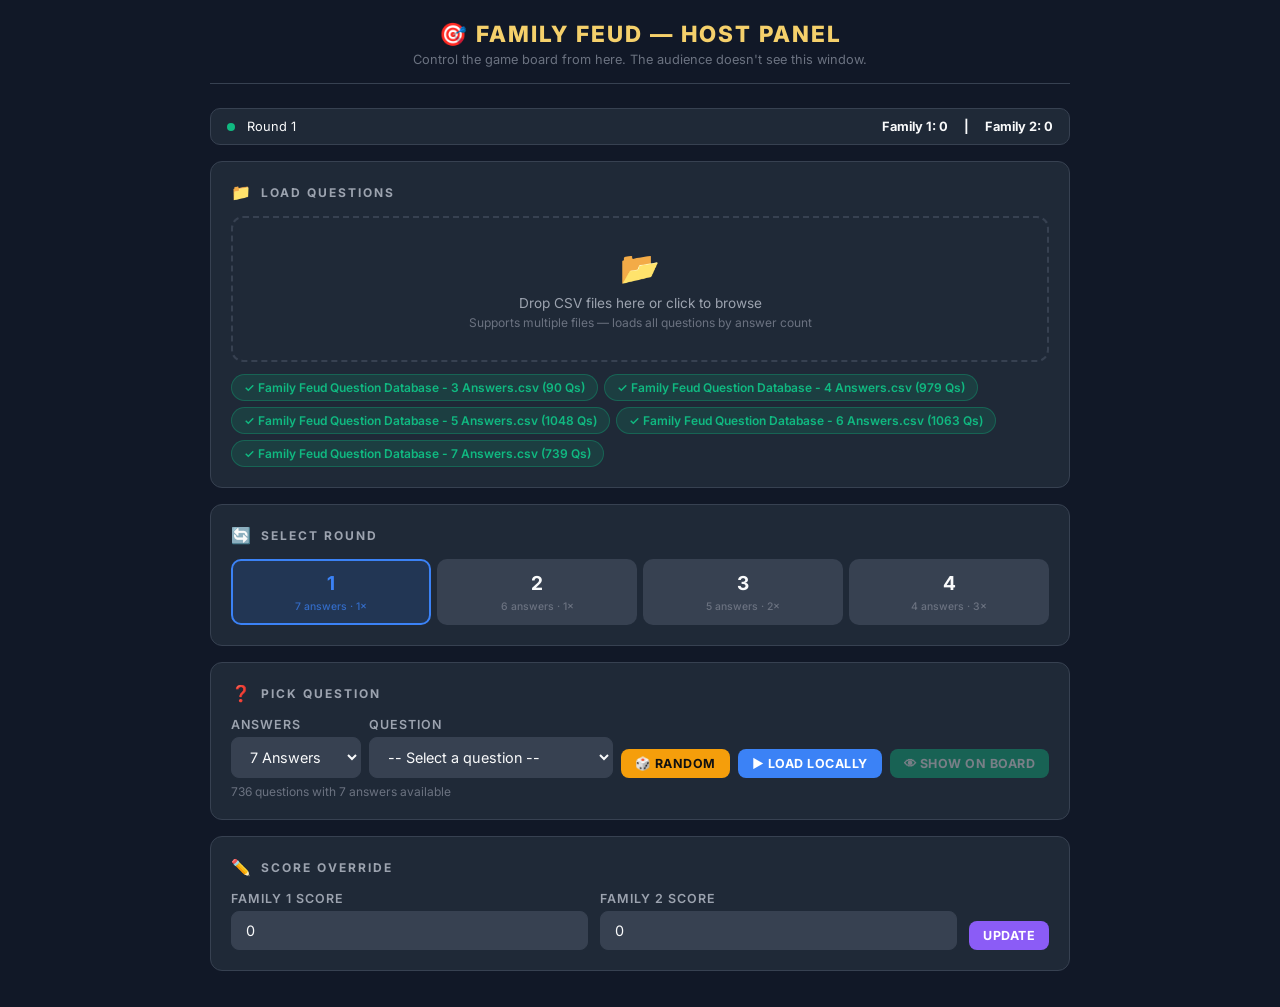
==== admin.html @ adb7e92e "Initial commit" ====
<!DOCTYPE html>
<html lang="en">
<head>
  <meta charset="UTF-8">
  <meta name="viewport" content="width=device-width, initial-scale=1.0">
  <title>Family Feud — Admin Panel</title>
  <meta name="description" content="Family Feud Live Admin Panel — Host controls for managing the game">
  <link rel="stylesheet" href="css/admin.css">
</head>
<body>

  <!-- ===== Header ===== -->
  <header class="admin-header">
    <h1>🎯 Family Feud — Host Panel</h1>
    <p class="subtitle">Control the game board from here. The audience doesn't see this window.</p>
  </header>

  <!-- ===== Status Bar ===== -->
  <div class="status-bar">
    <div>
      <span class="status-dot"></span>
      <span id="status-round">Round 1</span>
    </div>
    <div class="status-scores">
      <span id="status-f1">Family 1: 0</span>
      <span>|</span>
      <span id="status-f2">Family 2: 0</span>
    </div>
  </div>

  <!-- ===== CSV Upload ===== -->
  <div class="section">
    <div class="section-title">
      <span class="icon">📁</span> Load Questions
    </div>
    <div class="file-drop-zone" id="file-drop-zone">
      <input type="file" id="csv-file-input" accept=".csv" multiple>
      <div class="drop-icon">📂</div>
      <div class="drop-text">Drop CSV files here or click to browse</div>
      <div class="drop-hint">Supports multiple files — loads all questions by answer count</div>
    </div>
    <div class="loaded-files" id="loaded-files"></div>
  </div>

  <!-- ===== Round Selector ===== -->
  <div class="section">
    <div class="section-title">
      <span class="icon">🔄</span> Select Round
    </div>
    <div class="round-tabs">
      <div class="round-tab active" data-round="1">
        <span class="round-num">1</span>
        <span class="round-info">7 answers · 1×</span>
      </div>
      <div class="round-tab" data-round="2">
        <span class="round-num">2</span>
        <span class="round-info">6 answers · 1×</span>
      </div>
      <div class="round-tab" data-round="3">
        <span class="round-num">3</span>
        <span class="round-info">5 answers · 2×</span>
      </div>
      <div class="round-tab" data-round="4">
        <span class="round-num">4</span>
        <span class="round-info">4 answers · 3×</span>
      </div>
    </div>
  </div>

  <!-- ===== Question Picker ===== -->
  <div class="section">
    <div class="section-title">
      <span class="icon">❓</span> Pick Question
    </div>
    <div class="question-picker">
      <div class="select-wrap" style="flex: 0 0 130px;">
        <label for="answer-count-select">Answers</label>
        <select id="answer-count-select">
          <option value="7">7 Answers</option>
          <option value="6">6 Answers</option>
          <option value="5">5 Answers</option>
          <option value="4">4 Answers</option>
          <option value="3">3 Answers</option>
        </select>
      </div>
      <div class="select-wrap">
        <label for="question-select">Question</label>
        <select id="question-select">
          <option value="">-- Load a CSV first --</option>
        </select>
      </div>
      <button class="btn btn-orange btn-sm" id="random-question-btn" title="Pick a random question">🎲 Random</button>
      <button class="btn btn-blue btn-sm" id="load-question-btn">▶ Load locally</button>
      <button class="btn btn-green btn-sm" id="show-question-btn" disabled>👁 Show on Board</button>
    </div>
    <div class="question-count" id="question-count">No questions loaded</div>
  </div>

  <!-- ===== Game Controls (hidden until question loaded) ===== -->
  <div id="game-controls" class="hidden">

    <!-- Active Question -->
    <div class="section">
      <div class="section-title">
        <span class="icon">📋</span> Active Question
      </div>
      <div class="active-question" id="active-question">No question loaded</div>

      <!-- Answer Buttons -->
      <div class="admin-answer-grid" id="admin-answer-grid">
        <!-- Populated by JS -->
      </div>

      <div class="controls-row mt-12">
        <button class="btn btn-purple btn-sm" id="reveal-all-btn">👁 Reveal All Remaining</button>
      </div>
    </div>

    <!-- Strikes -->
    <div class="section">
      <div class="section-title">
        <span class="icon">❌</span> Strikes
      </div>
      <div class="controls-row">
        <button class="btn btn-red" id="strike-1-btn">✕ Strike</button>
        <button class="btn btn-red" id="strike-2-btn">✕✕ Double Strike</button>
        <button class="btn btn-red" id="strike-3-btn">✕✕✕ Triple Strike</button>
      </div>
    </div>

    <!-- Bank & Award Points -->
    <div class="section">
      <div class="section-title">
        <span class="icon">🏆</span> Award Points
      </div>
      <div class="bank-info">
        <div class="bank-value" id="admin-bank-value">0</div>
        <div class="bank-meta">
          Points in Bank
          <br>
          <span class="bank-multiplied" id="admin-bank-multiplied" style="display: none;"></span>
        </div>
      </div>
      <div class="award-buttons">
        <button class="btn btn-green btn-lg" id="award-family1-btn">Award to Family 1</button>
        <button class="btn btn-blue btn-lg" id="award-family2-btn">Award to Family 2</button>
      </div>
      <div class="controls-row mt-12">
        <div class="spacer"></div>
        <button class="btn btn-red" id="reset-game-btn">🔄 Reset to Title</button>
        <button class="btn btn-orange" id="next-round-btn">Next Round ▶</button>
      </div>
    </div>

  </div>

  <!-- ===== Score Override ===== -->
  <div class="section">
    <div class="section-title">
      <span class="icon">✏️</span> Score Override
    </div>
    <div class="score-override">
      <div class="score-field">
        <label for="admin-family1-score">Family 1 Score</label>
        <input type="number" id="admin-family1-score" value="0">
      </div>
      <div class="score-field">
        <label for="admin-family2-score">Family 2 Score</label>
        <input type="number" id="admin-family2-score" value="0">
      </div>
      <button class="btn btn-purple btn-sm" id="update-scores-btn">Update</button>
    </div>
  </div>

  <!-- ===== Scripts ===== -->
  <script src="js/csv-parser.js"></script>
  <script src="js/sounds.js"></script>
  <script src="js/game-state.js"></script>
  <script src="js/admin.js"></script>

</body>
</html>
---- css/admin.css ----
/* ======================================================
   FAMILY FEUD - ADMIN PANEL STYLES
   Clean, functional control panel for the host
   ====================================================== */

@import url('https://fonts.googleapis.com/css2?family=Inter:wght@400;500;600;700;800&display=swap');

:root {
  --bg-dark: #111827;
  --bg-card: #1f2937;
  --bg-card-hover: #273548;
  --bg-input: #374151;
  --border: #374151;
  --border-focus: #60a5fa;
  --blue: #3b82f6;
  --blue-hover: #2563eb;
  --green: #10b981;
  --green-hover: #059669;
  --red: #ef4444;
  --red-hover: #dc2626;
  --orange: #f59e0b;
  --orange-hover: #d97706;
  --purple: #8b5cf6;
  --purple-hover: #7c3aed;
  --text-primary: #f9fafb;
  --text-secondary: #9ca3af;
  --text-muted: #6b7280;
  --gold: #f5d06b;
  --font: 'Inter', -apple-system, BlinkMacSystemFont, sans-serif;
}

*, *::before, *::after {
  margin: 0;
  padding: 0;
  box-sizing: border-box;
}

html, body {
  font-family: var(--font);
  background: var(--bg-dark);
  color: var(--text-primary);
  min-height: 100vh;
}

body {
  padding: 20px;
  max-width: 900px;
  margin: 0 auto;
}

/* ---------- Header ---------- */
.admin-header {
  text-align: center;
  margin-bottom: 24px;
  padding-bottom: 16px;
  border-bottom: 1px solid var(--border);
}

.admin-header h1 {
  font-size: 1.4rem;
  font-weight: 800;
  color: var(--gold);
  letter-spacing: 2px;
  text-transform: uppercase;
}

.admin-header .subtitle {
  font-size: 0.8rem;
  color: var(--text-muted);
  margin-top: 4px;
}

/* ---------- Section Cards ---------- */
.section {
  background: var(--bg-card);
  border: 1px solid var(--border);
  border-radius: 12px;
  padding: 20px;
  margin-bottom: 16px;
}

.section-title {
  font-size: 0.75rem;
  font-weight: 700;
  color: var(--text-secondary);
  text-transform: uppercase;
  letter-spacing: 2px;
  margin-bottom: 14px;
  display: flex;
  align-items: center;
  gap: 8px;
}

.section-title .icon {
  font-size: 1rem;
}

/* ---------- Buttons ---------- */
.btn {
  display: inline-flex;
  align-items: center;
  justify-content: center;
  gap: 6px;
  padding: 10px 18px;
  font-family: var(--font);
  font-size: 0.85rem;
  font-weight: 700;
  border: none;
  border-radius: 8px;
  cursor: pointer;
  transition: all 0.15s ease;
  text-transform: uppercase;
  letter-spacing: 0.5px;
}

.btn:active {
  transform: scale(0.96);
}

.btn-blue {
  background: var(--blue);
  color: white;
}
.btn-blue:hover { background: var(--blue-hover); }

.btn-green {
  background: var(--green);
  color: white;
}
.btn-green:hover { background: var(--green-hover); }

.btn-red {
  background: var(--red);
  color: white;
}
.btn-red:hover { background: var(--red-hover); }

.btn-orange {
  background: var(--orange);
  color: #111;
}
.btn-orange:hover { background: var(--orange-hover); }

.btn-purple {
  background: var(--purple);
  color: white;
}
.btn-purple:hover { background: var(--purple-hover); }

.btn-sm {
  padding: 7px 14px;
  font-size: 0.78rem;
}

.btn-lg {
  padding: 14px 28px;
  font-size: 1rem;
}

.btn:disabled {
  opacity: 0.4;
  cursor: not-allowed;
  transform: none;
}

/* ---------- Inputs & Selects ---------- */
input[type="text"],
input[type="number"],
select {
  font-family: var(--font);
  font-size: 0.9rem;
  color: var(--text-primary);
  background: var(--bg-input);
  border: 1px solid var(--border);
  border-radius: 8px;
  padding: 10px 14px;
  outline: none;
  transition: border-color 0.2s;
  width: 100%;
}

input:focus, select:focus {
  border-color: var(--border-focus);
}

select {
  cursor: pointer;
}

label {
  display: block;
  font-size: 0.78rem;
  font-weight: 600;
  color: var(--text-secondary);
  margin-bottom: 5px;
  text-transform: uppercase;
  letter-spacing: 1px;
}

/* ---------- File Upload ---------- */
.file-drop-zone {
  border: 2px dashed var(--border);
  border-radius: 12px;
  padding: 30px;
  text-align: center;
  cursor: pointer;
  transition: all 0.2s;
  position: relative;
}

.file-drop-zone:hover,
.file-drop-zone.drag-over {
  border-color: var(--blue);
  background: rgba(59, 130, 246, 0.05);
}

.file-drop-zone .drop-icon {
  font-size: 2rem;
  margin-bottom: 8px;
}

.file-drop-zone .drop-text {
  font-size: 0.85rem;
  color: var(--text-secondary);
}

.file-drop-zone .drop-hint {
  font-size: 0.75rem;
  color: var(--text-muted);
  margin-top: 4px;
}

.file-drop-zone input[type="file"] {
  position: absolute;
  inset: 0;
  opacity: 0;
  cursor: pointer;
}

.loaded-files {
  margin-top: 12px;
  display: flex;
  flex-wrap: wrap;
  gap: 6px;
}

.loaded-file-chip {
  display: inline-flex;
  align-items: center;
  gap: 6px;
  background: rgba(16, 185, 129, 0.15);
  color: var(--green);
  border: 1px solid rgba(16, 185, 129, 0.3);
  border-radius: 20px;
  padding: 5px 12px;
  font-size: 0.75rem;
  font-weight: 600;
}

/* ---------- Round Selector ---------- */
.round-tabs {
  display: flex;
  gap: 6px;
}

.round-tab {
  flex: 1;
  padding: 10px;
  text-align: center;
  background: var(--bg-input);
  border: 2px solid transparent;
  border-radius: 10px;
  cursor: pointer;
  transition: all 0.15s;
  font-weight: 700;
  font-size: 0.85rem;
}

.round-tab:hover {
  background: var(--bg-card-hover);
}

.round-tab.active {
  border-color: var(--blue);
  background: rgba(59, 130, 246, 0.15);
  color: var(--blue);
}

.round-tab .round-num {
  display: block;
  font-size: 1.2rem;
  margin-bottom: 2px;
}

.round-tab .round-info {
  font-size: 0.65rem;
  color: var(--text-muted);
  font-weight: 500;
}

.round-tab.active .round-info {
  color: rgba(59, 130, 246, 0.7);
}

/* ---------- Question Picker ---------- */
.question-picker {
  display: flex;
  gap: 8px;
  align-items: flex-end;
}

.question-picker .select-wrap {
  flex: 1;
}

.question-count {
  font-size: 0.75rem;
  color: var(--text-muted);
  margin-top: 6px;
}

/* ---------- Active Question ---------- */
.active-question {
  background: rgba(59, 130, 246, 0.1);
  border: 1px solid rgba(59, 130, 246, 0.3);
  border-radius: 10px;
  padding: 14px 18px;
  margin-bottom: 14px;
  font-weight: 700;
  font-size: 0.95rem;
  line-height: 1.5;
  color: var(--text-primary);
}

/* ---------- Answer Grid (Admin) ---------- */
.admin-answer-grid {
  display: grid;
  grid-template-columns: 1fr 1fr;
  gap: 8px;
}

.admin-answer-btn {
  display: flex;
  align-items: center;
  justify-content: space-between;
  padding: 12px 16px;
  background: var(--bg-input);
  border: 2px solid var(--border);
  border-radius: 10px;
  cursor: pointer;
  transition: all 0.15s;
  font-family: var(--font);
  color: var(--text-primary);
}

.admin-answer-btn:hover:not(.revealed) {
  border-color: var(--green);
  background: rgba(16, 185, 129, 0.08);
}

.admin-answer-btn.revealed {
  border-color: rgba(16, 185, 129, 0.4);
  background: rgba(16, 185, 129, 0.12);
  opacity: 0.6;
  cursor: default;
}

.admin-answer-btn .answer-rank {
  font-size: 0.75rem;
  font-weight: 800;
  color: var(--text-muted);
  margin-right: 10px;
  min-width: 20px;
}

.admin-answer-btn .answer-name {
  flex: 1;
  font-weight: 600;
  font-size: 0.85rem;
  text-align: left;
}

.admin-answer-btn .answer-pts {
  font-weight: 800;
  font-size: 0.9rem;
  color: var(--gold);
  min-width: 35px;
  text-align: right;
}

/* ---------- Controls Row ---------- */
.controls-row {
  display: flex;
  gap: 8px;
  flex-wrap: wrap;
  align-items: center;
}

.controls-row .spacer {
  flex: 1;
}

/* ---------- Score Override ---------- */
.score-override {
  display: flex;
  gap: 12px;
  align-items: flex-end;
}

.score-override .score-field {
  flex: 1;
}

/* ---------- Bank Info ---------- */
.bank-info {
  display: flex;
  align-items: center;
  gap: 14px;
  background: rgba(245, 208, 107, 0.08);
  border: 1px solid rgba(245, 208, 107, 0.2);
  border-radius: 10px;
  padding: 14px 18px;
  margin-bottom: 14px;
}

.bank-info .bank-value {
  font-size: 2rem;
  font-weight: 900;
  color: var(--gold);
}

.bank-info .bank-meta {
  font-size: 0.8rem;
  color: var(--text-secondary);
  line-height: 1.5;
}

.bank-info .bank-multiplied {
  font-weight: 800;
  color: var(--orange);
}

/* ---------- Award Buttons ---------- */
.award-buttons {
  display: flex;
  gap: 10px;
}

.award-buttons .btn {
  flex: 1;
  padding: 14px;
  font-size: 0.9rem;
}

/* ---------- Status Bar ---------- */
.status-bar {
  display: flex;
  align-items: center;
  justify-content: space-between;
  background: var(--bg-card);
  border: 1px solid var(--border);
  border-radius: 10px;
  padding: 10px 16px;
  margin-bottom: 16px;
  font-size: 0.8rem;
}

.status-dot {
  width: 8px;
  height: 8px;
  border-radius: 50%;
  background: var(--green);
  display: inline-block;
  margin-right: 8px;
  animation: statusPulse 2s infinite;
}

@keyframes statusPulse {
  0%, 100% { opacity: 1; }
  50% { opacity: 0.4; }
}

.status-scores {
  display: flex;
  gap: 16px;
  font-weight: 700;
}

/* ---------- Utilities ---------- */
.mt-12 { margin-top: 12px; }
.mt-8 { margin-top: 8px; }
.flex-center { display: flex; align-items: center; justify-content: center; }
.hidden { display: none !important; }
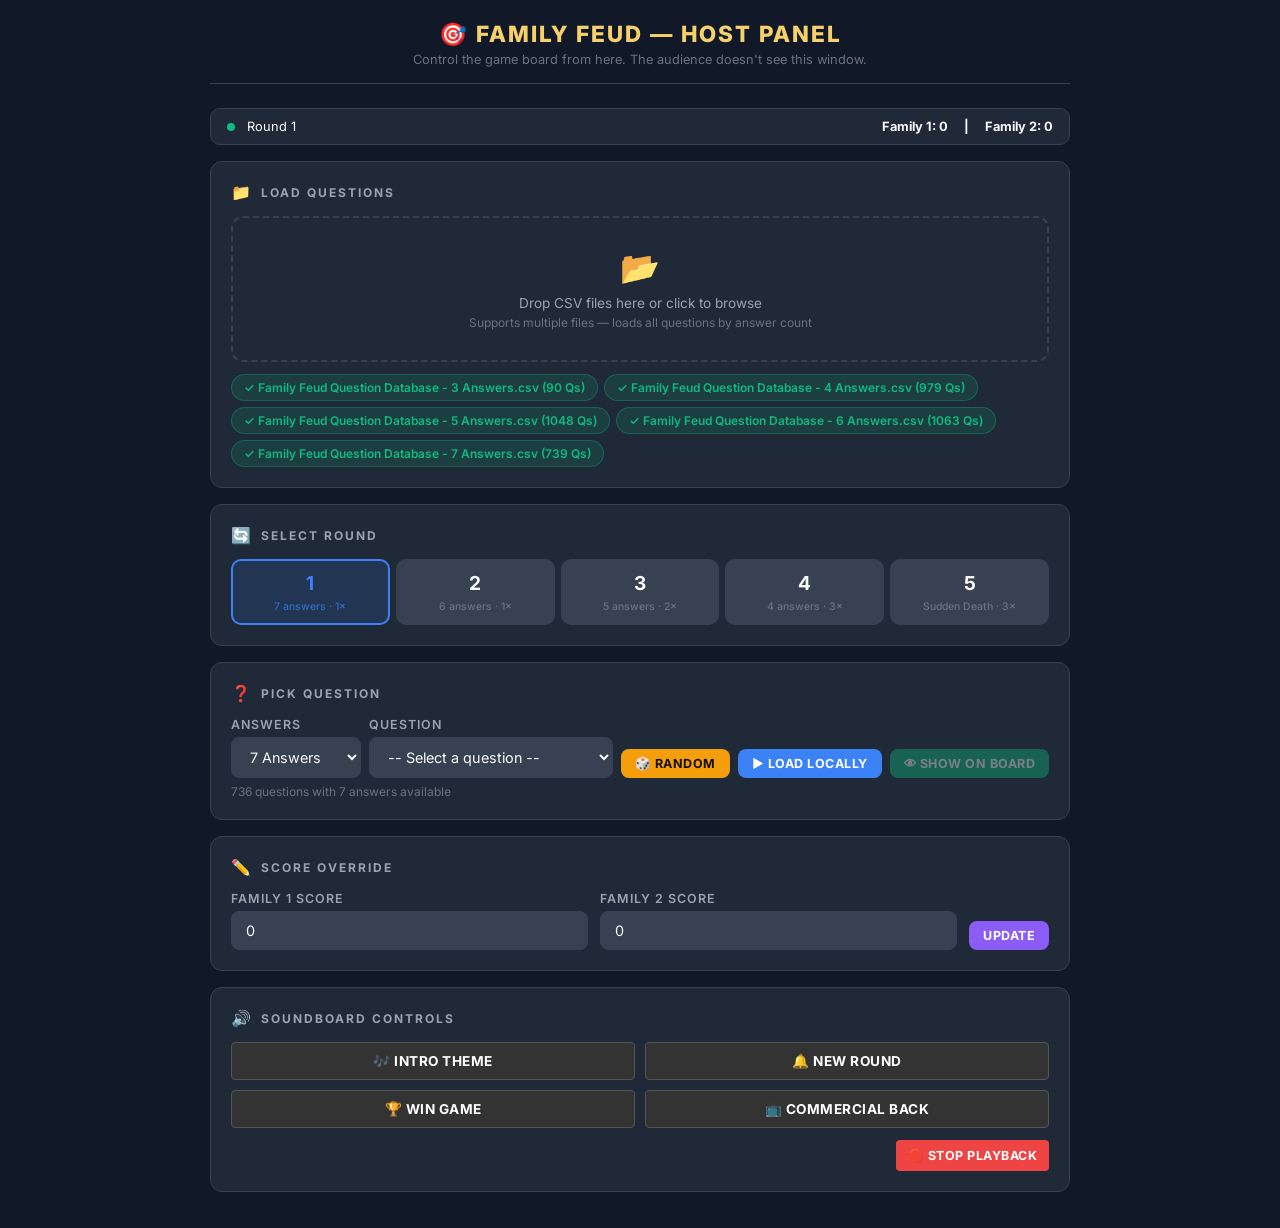
==== commit 9243a8ff: "added sound effects & sudden death mode" ====
--- a/admin.html
+++ b/admin.html
@@ -64,6 +64,20 @@
         <span class="round-num">4</span>
         <span class="round-info">4 answers · 3×</span>
       </div>
+      <div class="round-tab" data-round="5">
+        <span class="round-num">5</span>
+        <span class="round-info">Sudden Death · 3×</span>
+      </div>
+    </div>
+  </div>
+
+  <!-- ===== Sudden Death Rules Display ===== -->
+  <div class="section" id="rules-toggle-section" style="display: none; border-color: #8a2be2;">
+    <div class="section-title">
+      <span class="icon">💀</span> Sudden Death Rules
+    </div>
+    <div style="display: flex; gap: 10px; align-items: center;">
+      <button id="toggle-rules-btn" class="btn btn-purple" style="flex: 1; padding: 12px; font-weight: 800; background: linear-gradient(135deg, #8a2be2, #4b0082); border: 2px solid #9400d3; color: white; cursor: pointer; border-radius: 6px;">📢 SHOW RULES ON MAIN BOARD</button>
     </div>
   </div>
 
@@ -172,6 +186,22 @@
     </div>
   </div>
 
+  <!-- ===== Soundboard Controls ===== -->
+  <div class="section">
+    <div class="section-title">
+      <span class="icon">🔊</span> Soundboard Controls
+    </div>
+    <div class="soundboard-grid" style="display: grid; grid-template-columns: 1fr 1fr; gap: 10px;">
+      <button class="btn sound-btn" data-sound="intro" style="padding: 10px; font-weight: bold; background: #333; color: white; border: 1px solid #555; border-radius: 4px; cursor: pointer;">🎶 Intro Theme</button>
+      <button class="btn sound-btn" data-sound="new-round" style="padding: 10px; font-weight: bold; background: #333; color: white; border: 1px solid #555; border-radius: 4px; cursor: pointer;">🔔 New Round</button>
+      <button class="btn sound-btn" data-sound="game-win" style="padding: 10px; font-weight: bold; background: #333; color: white; border: 1px solid #555; border-radius: 4px; cursor: pointer;">🏆 Win Game</button>
+      <button class="btn sound-btn" data-sound="commercial-back" style="padding: 10px; font-weight: bold; background: #333; color: white; border: 1px solid #555; border-radius: 4px; cursor: pointer;">📺 Commercial Back</button>
+    </div>
+    <div class="controls-row mt-12" style="justify-content: flex-end;">
+      <button class="btn btn-red btn-sm" id="stop-all-sounds-btn" style="padding: 8px 12px; font-weight: bold; border-radius: 4px; cursor: pointer;">🛑 Stop Playback</button>
+    </div>
+  </div>
+
   <!-- ===== Scripts ===== -->
   <script src="js/csv-parser.js"></script>
   <script src="js/sounds.js"></script>
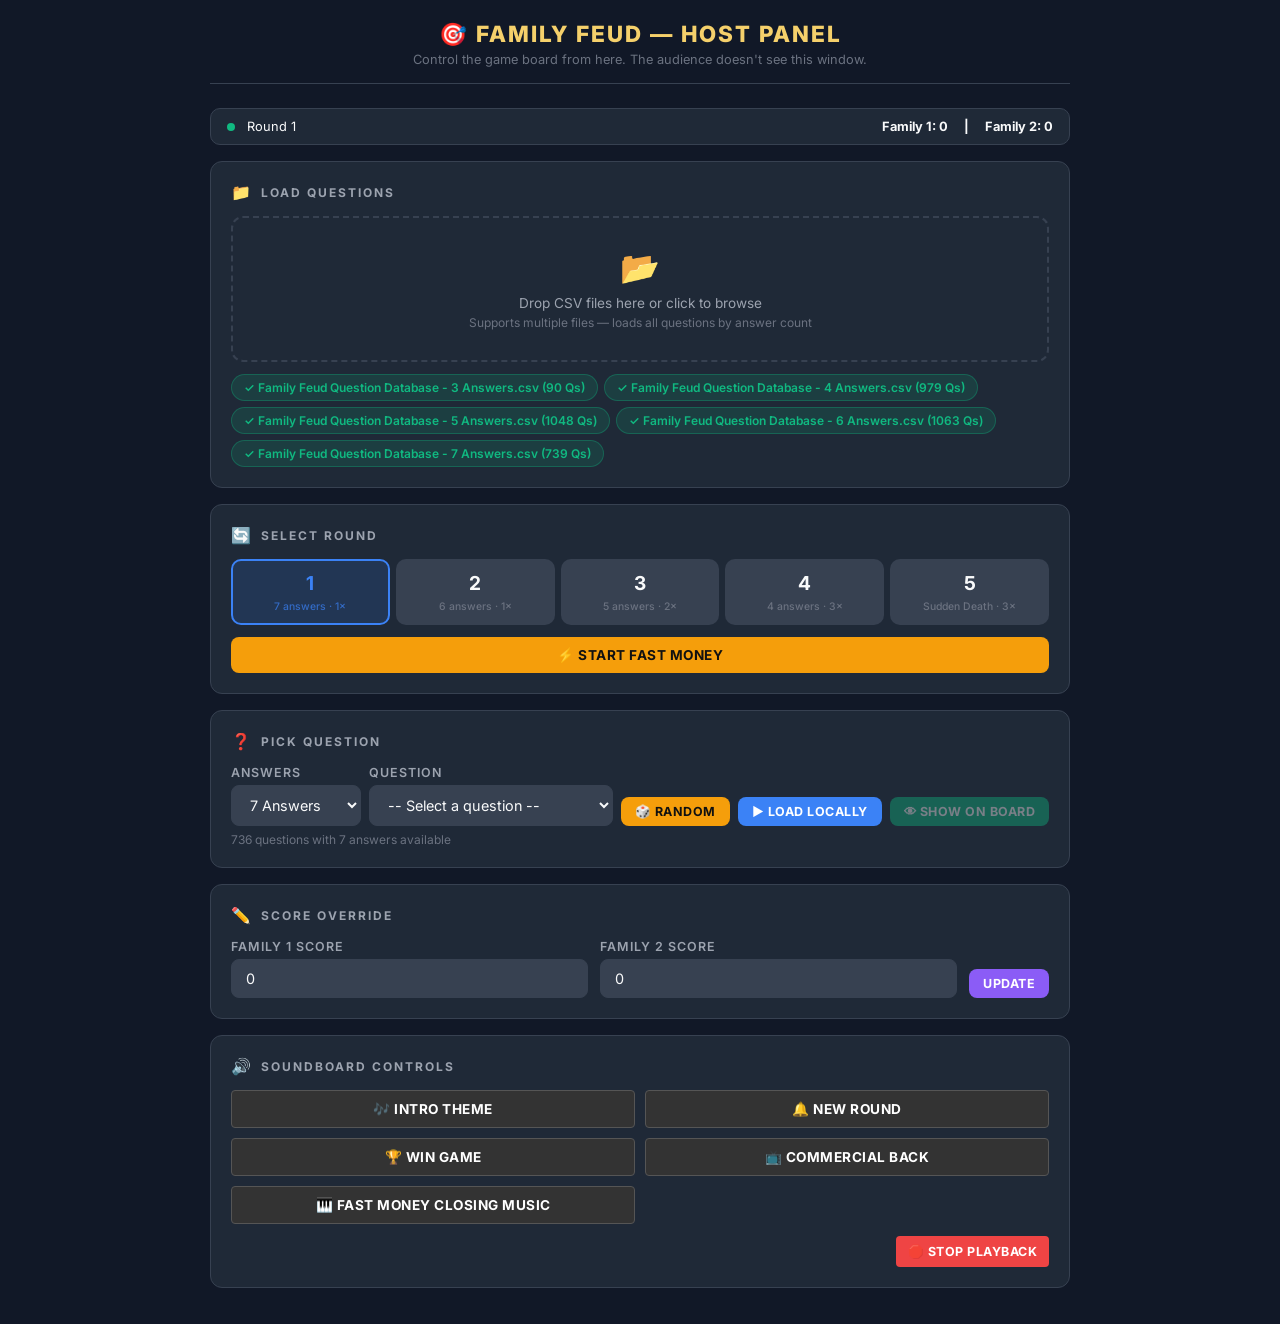
==== commit 8d739586: "Added fast money" ====
--- a/admin.html
+++ b/admin.html
@@ -43,7 +43,7 @@
   </div>
 
   <!-- ===== Round Selector ===== -->
-  <div class="section">
+  <div class="section" id="survey-round-section">
     <div class="section-title">
       <span class="icon">🔄</span> Select Round
     </div>
@@ -69,6 +69,58 @@
         <span class="round-info">Sudden Death · 3×</span>
       </div>
     </div>
+    <div class="controls-row mt-12">
+      <button class="btn btn-orange" id="start-fast-money-btn" style="flex: 1;">⚡ Start Fast Money</button>
+    </div>
+  </div>
+
+  <!-- ===== Fast Money Controls ===== -->
+  <div id="fast-money-controls" class="hidden">
+
+    <div class="section" style="border-color: var(--orange);">
+      <div class="section-title">
+        <span class="icon">⚡</span> Fast Money
+      </div>
+      <div class="controls-row">
+        <button class="btn btn-red" id="fm-exit-btn" style="flex: 1;">← Back to Main Game</button>
+        <button class="btn btn-orange btn-sm" id="fm-rerandomize-btn">🎲 Re-randomize</button>
+      </div>
+      <div class="controls-row mt-12">
+        <button class="btn btn-blue btn-sm" id="fm-player1-btn">Player 1 (20s)</button>
+        <button class="btn btn-sm" id="fm-player2-btn">Player 2 (25s)</button>
+      </div>
+      <div class="fm-timer-panel mt-12">
+        <div class="fm-timer-display" id="fm-timer-display">20.0</div>
+        <div class="fm-timer-controls">
+          <button class="btn btn-sm" id="fm-timer-20-btn">20s</button>
+          <button class="btn btn-sm" id="fm-timer-25-btn">25s</button>
+          <button class="btn btn-green btn-sm" id="fm-timer-play-btn">▶ Play</button>
+          <button class="btn btn-orange btn-sm" id="fm-timer-pause-btn">⏸ Pause</button>
+          <button class="btn btn-red btn-sm" id="fm-timer-reset-btn">↺ Reset</button>
+        </div>
+      </div>
+      <div class="controls-row mt-12">
+        <button class="btn btn-purple btn-sm" id="fm-hide-p1-btn">🙈 Hide Player 1 Board</button>
+        <button class="btn btn-purple btn-sm" id="fm-restore-p1-btn">👁 Restore Player 1 Board</button>
+        <button class="btn btn-red" id="fm-duplicate-btn" title="Keyboard: D">🔔 Duplicate Answer (D)</button>
+      </div>
+      <div class="fm-total-admin mt-12">
+        Running Total: <strong id="fm-admin-total">0</strong> / 200
+        <span id="fm-win-badge" class="hidden"> — WIN!</span>
+      </div>
+    </div>
+
+    <div class="section">
+      <div class="section-title">
+        <span class="icon">📋</span> Questions &amp; Live Answers
+        <span style="font-weight: 500; text-transform: none; letter-spacing: 0; color: var(--text-muted); margin-left: 8px;">(never shown on public board)</span>
+      </div>
+      <div id="fm-question-rows"></div>
+      <div class="controls-row mt-12">
+        <button class="btn btn-red" id="fm-exit-btn-bottom" style="flex: 1;">← Back to Main Game</button>
+      </div>
+    </div>
+
   </div>
 
   <!-- ===== Sudden Death Rules Display ===== -->
@@ -196,6 +248,7 @@
       <button class="btn sound-btn" data-sound="new-round" style="padding: 10px; font-weight: bold; background: #333; color: white; border: 1px solid #555; border-radius: 4px; cursor: pointer;">🔔 New Round</button>
       <button class="btn sound-btn" data-sound="game-win" style="padding: 10px; font-weight: bold; background: #333; color: white; border: 1px solid #555; border-radius: 4px; cursor: pointer;">🏆 Win Game</button>
       <button class="btn sound-btn" data-sound="commercial-back" style="padding: 10px; font-weight: bold; background: #333; color: white; border: 1px solid #555; border-radius: 4px; cursor: pointer;">📺 Commercial Back</button>
+      <button class="btn sound-btn" data-sound="fm-closing-music" style="padding: 10px; font-weight: bold; background: #333; color: white; border: 1px solid #555; border-radius: 4px; cursor: pointer;">🎹 Fast Money Closing Music</button>
     </div>
     <div class="controls-row mt-12" style="justify-content: flex-end;">
       <button class="btn btn-red btn-sm" id="stop-all-sounds-btn" style="padding: 8px 12px; font-weight: bold; border-radius: 4px; cursor: pointer;">🛑 Stop Playback</button>
@@ -207,6 +260,7 @@
   <script src="js/sounds.js"></script>
   <script src="js/game-state.js"></script>
   <script src="js/admin.js"></script>
+  <script src="js/fast-money-admin.js"></script>
 
 </body>
 </html>
--- a/css/admin.css
+++ b/css/admin.css
@@ -491,3 +491,127 @@
 .mt-8 { margin-top: 8px; }
 .flex-center { display: flex; align-items: center; justify-content: center; }
 .hidden { display: none !important; }
+
+/* ---------- Fast Money Admin ---------- */
+.fm-timer-panel {
+  display: flex;
+  align-items: center;
+  gap: 16px;
+  background: rgba(245, 158, 11, 0.08);
+  border: 1px solid rgba(245, 158, 11, 0.25);
+  border-radius: 10px;
+  padding: 12px 16px;
+}
+
+.fm-timer-display {
+  font-size: 2.4rem;
+  font-weight: 900;
+  color: var(--gold);
+  min-width: 110px;
+  font-variant-numeric: tabular-nums;
+}
+
+.fm-timer-display.fm-timer-low {
+  color: var(--orange);
+}
+
+.fm-timer-display.fm-timer-done {
+  color: var(--red);
+}
+
+.fm-timer-controls {
+  display: flex;
+  flex-wrap: wrap;
+  gap: 6px;
+}
+
+.fm-total-admin {
+  font-size: 1rem;
+  font-weight: 700;
+  color: var(--text-secondary);
+}
+
+.fm-total-admin strong {
+  color: var(--gold);
+  font-size: 1.3rem;
+}
+
+#fm-win-badge {
+  color: var(--green);
+  font-weight: 900;
+}
+
+.fm-row {
+  background: var(--bg-input);
+  border: 1px solid var(--border);
+  border-radius: 10px;
+  padding: 12px;
+  margin-bottom: 10px;
+}
+
+.fm-row-header {
+  display: flex;
+  gap: 10px;
+  align-items: flex-start;
+  margin-bottom: 10px;
+}
+
+.fm-q-num {
+  font-weight: 900;
+  color: var(--orange);
+  min-width: 28px;
+}
+
+.fm-q-text {
+  font-weight: 700;
+  font-size: 0.9rem;
+  line-height: 1.4;
+  color: var(--text-primary);
+}
+
+.fm-row-inputs {
+  display: flex;
+  gap: 8px;
+  align-items: center;
+  margin-bottom: 8px;
+}
+
+.fm-answer-input {
+  flex: 1;
+}
+
+.fm-points-input {
+  width: 70px;
+  flex: 0 0 70px;
+  text-align: center;
+  font-weight: 800;
+}
+
+.fm-answer-key {
+  display: flex;
+  flex-wrap: wrap;
+  gap: 5px;
+}
+
+.fm-key-chip {
+  border: 1px solid var(--border);
+  background: rgba(59, 130, 246, 0.12);
+  color: var(--text-primary);
+  border-radius: 16px;
+  padding: 4px 10px;
+  font-size: 0.72rem;
+  font-weight: 600;
+  cursor: pointer;
+  font-family: var(--font);
+}
+
+.fm-key-chip span {
+  color: var(--gold);
+  font-weight: 800;
+  margin-left: 4px;
+}
+
+.fm-key-chip:hover {
+  border-color: var(--blue);
+  background: rgba(59, 130, 246, 0.25);
+}
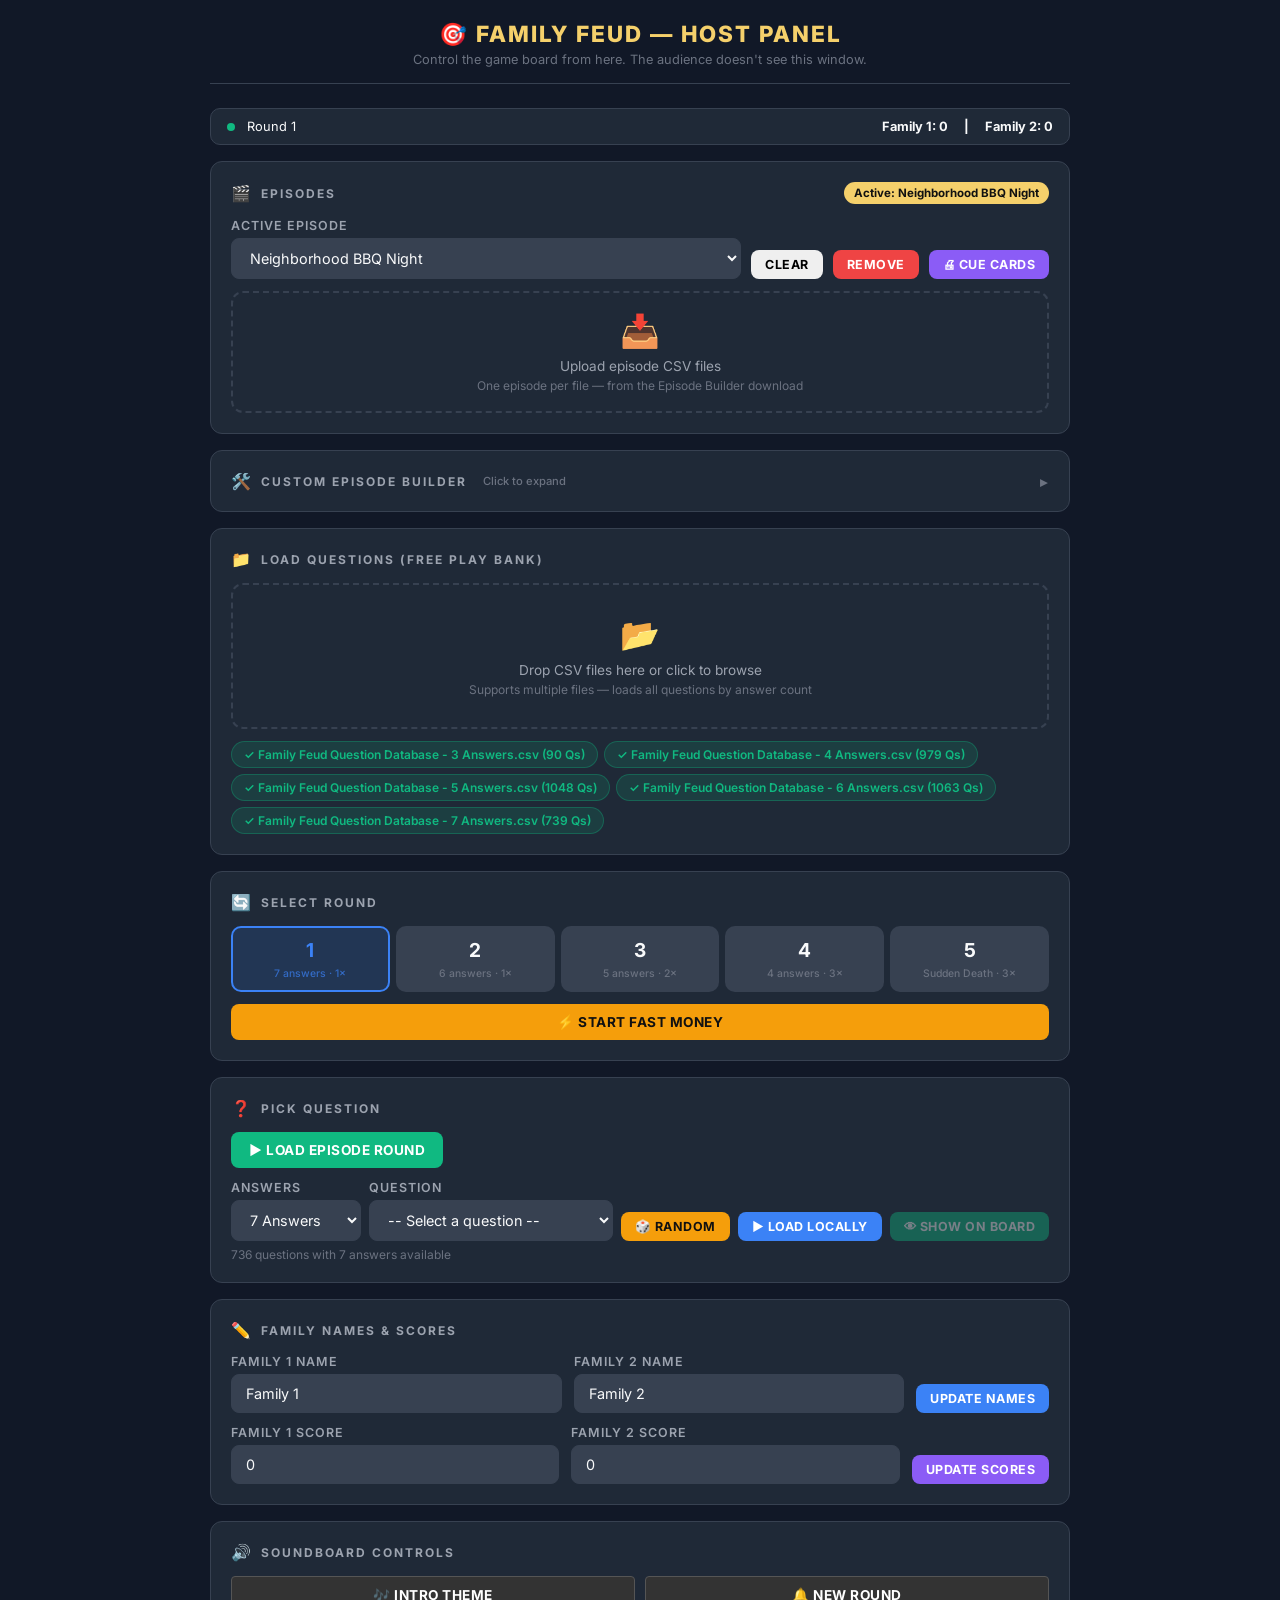
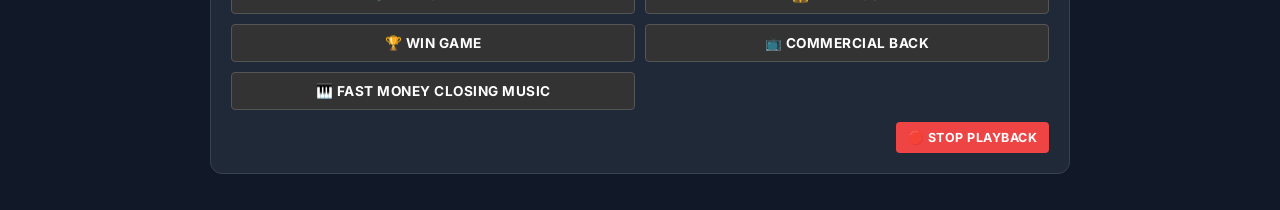
==== commit 6276895e: "Added custom episode & Fixed some small gameplay flow issues" ====
--- a/admin.html
+++ b/admin.html
@@ -28,10 +28,62 @@
     </div>
   </div>
 
-  <!-- ===== CSV Upload ===== -->
-  <div class="section">
-    <div class="section-title">
-      <span class="icon">📁</span> Load Questions
+  <!-- ===== Episode Library (select / upload) ===== -->
+  <div class="section" id="episode-library-section">
+    <div class="section-title">
+      <span class="icon">🎬</span> Episodes
+      <span id="active-episode-badge" class="active-episode-badge hidden"></span>
+    </div>
+    <div class="episode-select-row">
+      <div class="select-wrap" style="flex: 1;">
+        <label for="episode-select">Active Episode</label>
+        <select id="episode-select">
+          <option value="">— Free play (question bank) —</option>
+        </select>
+      </div>
+      <button class="btn btn-sm" id="episode-clear-active-btn" title="Clear active episode">Clear</button>
+      <button class="btn btn-red btn-sm" id="episode-remove-btn" title="Remove from library">Remove</button>
+      <button class="btn btn-purple btn-sm" id="episode-print-cue-btn" title="Print host cue cards">🖨 Cue Cards</button>
+    </div>
+    <div class="file-drop-zone episode-upload-zone mt-12" id="episode-upload-zone">
+      <input type="file" id="episode-upload-input" accept=".csv" multiple>
+      <div class="drop-icon">📥</div>
+      <div class="drop-text">Upload episode CSV files</div>
+      <div class="drop-hint">One episode per file — from the Episode Builder download</div>
+    </div>
+  </div>
+
+  <!-- ===== Custom Episode Builder (collapsed by default) ===== -->
+  <details class="section collapsible-section" id="episode-builder-section">
+    <summary class="section-title collapsible-summary">
+      <span class="icon">🛠️</span> Custom Episode Builder
+      <span class="collapse-hint">Click to expand</span>
+    </summary>
+    <div class="collapsible-body">
+      <div class="episode-name-row">
+        <div class="select-wrap" style="flex: 1;">
+          <label for="episode-name-input">Episode Name</label>
+          <input type="text" id="episode-name-input" placeholder="e.g. Neighborhood BBQ Night">
+        </div>
+      </div>
+      <div id="episode-rounds-mount" class="episode-rounds-mount"></div>
+      <div class="section-title mt-12" style="margin-bottom: 10px;">
+        <span class="icon">⚡</span> Fast Money (5 questions)
+      </div>
+      <div id="episode-fm-mount" class="episode-rounds-mount"></div>
+      <div class="controls-row mt-12">
+        <button class="btn btn-green" id="episode-download-btn">⬇ Download CSV</button>
+        <button class="btn btn-blue" id="episode-save-library-btn">💾 Save to Library</button>
+        <button class="btn btn-orange btn-sm" id="episode-clear-btn">Clear Form</button>
+      </div>
+      <div id="episode-builder-status" class="episode-builder-status" aria-live="polite"></div>
+    </div>
+  </details>
+
+  <!-- ===== CSV Upload (question bank) ===== -->
+  <div class="section" id="question-bank-section">
+    <div class="section-title">
+      <span class="icon">📁</span> Load Questions (Free Play Bank)
     </div>
     <div class="file-drop-zone" id="file-drop-zone">
       <input type="file" id="csv-file-input" accept=".csv" multiple>
@@ -85,29 +137,53 @@
         <button class="btn btn-red" id="fm-exit-btn" style="flex: 1;">← Back to Main Game</button>
         <button class="btn btn-orange btn-sm" id="fm-rerandomize-btn">🎲 Re-randomize</button>
       </div>
-      <div class="controls-row mt-12">
-        <button class="btn btn-blue btn-sm" id="fm-player1-btn">Player 1 (20s)</button>
-        <button class="btn btn-sm" id="fm-player2-btn">Player 2 (25s)</button>
-      </div>
-      <div class="fm-timer-panel mt-12">
-        <div class="fm-timer-display" id="fm-timer-display">20.0</div>
-        <div class="fm-timer-controls">
-          <button class="btn btn-sm" id="fm-timer-20-btn">20s</button>
-          <button class="btn btn-sm" id="fm-timer-25-btn">25s</button>
-          <button class="btn btn-green btn-sm" id="fm-timer-play-btn">▶ Play</button>
-          <button class="btn btn-orange btn-sm" id="fm-timer-pause-btn">⏸ Pause</button>
-          <button class="btn btn-red btn-sm" id="fm-timer-reset-btn">↺ Reset</button>
-        </div>
-      </div>
-      <div class="controls-row mt-12">
-        <button class="btn btn-purple btn-sm" id="fm-hide-p1-btn">🙈 Hide Player 1 Board</button>
-        <button class="btn btn-purple btn-sm" id="fm-restore-p1-btn">👁 Restore Player 1 Board</button>
-        <button class="btn btn-red" id="fm-duplicate-btn" title="Keyboard: D">🔔 Duplicate Answer (D)</button>
-      </div>
-      <div class="fm-total-admin mt-12">
-        Running Total: <strong id="fm-admin-total">0</strong> / 200
-        <span id="fm-win-badge" class="hidden"> — WIN!</span>
-      </div>
+
+      <ol class="fm-steps mt-12">
+        <li class="fm-step" data-fm-step="1">
+          <div class="fm-step-label"><span class="fm-step-num">1</span> Player 1</div>
+          <div class="fm-step-hint">Select Player 1, start the 20s timer, and type their answers below.</div>
+          <div class="controls-row">
+            <button class="btn btn-blue btn-sm" id="fm-player1-btn">Player 1 (20s)</button>
+          </div>
+          <div class="fm-timer-panel mt-12">
+            <div class="fm-timer-display" id="fm-timer-display">20.0</div>
+            <div class="fm-timer-controls">
+              <button class="btn btn-sm" id="fm-timer-20-btn">20s</button>
+              <button class="btn btn-sm" id="fm-timer-25-btn">25s</button>
+              <button class="btn btn-green btn-sm" id="fm-timer-play-btn">▶ Play</button>
+              <button class="btn btn-orange btn-sm" id="fm-timer-pause-btn">⏸ Pause</button>
+              <button class="btn btn-red btn-sm" id="fm-timer-reset-btn">↺ Reset</button>
+            </div>
+          </div>
+        </li>
+
+        <li class="fm-step" data-fm-step="2">
+          <div class="fm-step-label"><span class="fm-step-num">2</span> Hide Player 1</div>
+          <div class="fm-step-hint">After Player 1 finishes, hide their board so Player 2 can’t see the answers.</div>
+          <div class="controls-row">
+            <button class="btn btn-purple btn-sm" id="fm-hide-p1-btn">🙈 Hide Player 1 Board</button>
+            <button class="btn btn-purple btn-sm" id="fm-restore-p1-btn">👁 Restore Player 1 Board</button>
+          </div>
+        </li>
+
+        <li class="fm-step" data-fm-step="3">
+          <div class="fm-step-label"><span class="fm-step-num">3</span> Player 2</div>
+          <div class="fm-step-hint">Switch to Player 2 (25s). Press <kbd>D</kbd> or Duplicate if they match Player 1.</div>
+          <div class="controls-row">
+            <button class="btn btn-sm" id="fm-player2-btn">Player 2 (25s)</button>
+            <button class="btn btn-red" id="fm-duplicate-btn" title="Keyboard: D">🔔 Duplicate Answer (D)</button>
+          </div>
+        </li>
+
+        <li class="fm-step" data-fm-step="4">
+          <div class="fm-step-label"><span class="fm-step-num">4</span> Reveal &amp; Score</div>
+          <div class="fm-step-hint">Reveal answers and points on the board using the rows below. Goal: 200 points.</div>
+          <div class="fm-total-admin">
+            Running Total: <strong id="fm-admin-total">0</strong> / 200
+            <span id="fm-win-badge" class="hidden"> — WIN!</span>
+          </div>
+        </li>
+      </ol>
     </div>
 
     <div class="section">
@@ -134,9 +210,14 @@
   </div>
 
   <!-- ===== Question Picker ===== -->
-  <div class="section">
+  <div class="section" id="question-picker-section">
     <div class="section-title">
       <span class="icon">❓</span> Pick Question
+    </div>
+    <div class="controls-row" style="margin-bottom: 12px;">
+      <button class="btn btn-green" id="load-episode-round-btn" disabled title="Select an episode first">
+        ▶ Load Episode Round
+      </button>
     </div>
     <div class="question-picker">
       <div class="select-wrap" style="flex: 0 0 130px;">
@@ -186,11 +267,16 @@
     <div class="section">
       <div class="section-title">
         <span class="icon">❌</span> Strikes
+        <span class="strike-tally" id="admin-strike-tally">0 / 3</span>
+      </div>
+      <div class="strike-tally-marks" id="admin-strike-marks" aria-hidden="true">
+        <span class="strike-mark"></span>
+        <span class="strike-mark"></span>
+        <span class="strike-mark"></span>
       </div>
       <div class="controls-row">
-        <button class="btn btn-red" id="strike-1-btn">✕ Strike</button>
-        <button class="btn btn-red" id="strike-2-btn">✕✕ Double Strike</button>
-        <button class="btn btn-red" id="strike-3-btn">✕✕✕ Triple Strike</button>
+        <button class="btn btn-red" id="strike-btn">✕ Strike</button>
+        <button class="btn btn-orange" id="remove-strike-btn">↶ Remove Strike</button>
       </div>
     </div>
 
@@ -220,12 +306,23 @@
 
   </div>
 
-  <!-- ===== Score Override ===== -->
+  <!-- ===== Family Names & Score Override ===== -->
   <div class="section">
     <div class="section-title">
-      <span class="icon">✏️</span> Score Override
+      <span class="icon">✏️</span> Family Names &amp; Scores
     </div>
     <div class="score-override">
+      <div class="score-field">
+        <label for="admin-family1-name">Family 1 Name</label>
+        <input type="text" id="admin-family1-name" value="Family 1" maxlength="16">
+      </div>
+      <div class="score-field">
+        <label for="admin-family2-name">Family 2 Name</label>
+        <input type="text" id="admin-family2-name" value="Family 2" maxlength="16">
+      </div>
+      <button class="btn btn-blue btn-sm" id="update-names-btn">Update Names</button>
+    </div>
+    <div class="score-override mt-12">
       <div class="score-field">
         <label for="admin-family1-score">Family 1 Score</label>
         <input type="number" id="admin-family1-score" value="0">
@@ -234,7 +331,7 @@
         <label for="admin-family2-score">Family 2 Score</label>
         <input type="number" id="admin-family2-score" value="0">
       </div>
-      <button class="btn btn-purple btn-sm" id="update-scores-btn">Update</button>
+      <button class="btn btn-purple btn-sm" id="update-scores-btn">Update Scores</button>
     </div>
   </div>
 
@@ -255,12 +352,17 @@
     </div>
   </div>
 
+  <!-- ===== Host Cue Cards (print only) ===== -->
+  <div id="cue-cards-root" class="cue-cards-root" aria-hidden="true"></div>
+
   <!-- ===== Scripts ===== -->
   <script src="js/csv-parser.js"></script>
+  <script src="js/episode-format.js"></script>
   <script src="js/sounds.js"></script>
   <script src="js/game-state.js"></script>
   <script src="js/admin.js"></script>
   <script src="js/fast-money-admin.js"></script>
+  <script src="js/episode-builder.js"></script>
 
 </body>
 </html>
--- a/css/admin.css
+++ b/css/admin.css
@@ -351,6 +351,7 @@
   transition: all 0.15s;
   font-family: var(--font);
   color: var(--text-primary);
+  position: relative;
 }
 
 .admin-answer-btn:hover:not(.revealed) {
@@ -361,7 +362,7 @@
 .admin-answer-btn.revealed {
   border-color: rgba(16, 185, 129, 0.4);
   background: rgba(16, 185, 129, 0.12);
-  opacity: 0.6;
+  opacity: 0.85;
   cursor: default;
 }
 
@@ -386,6 +387,94 @@
   color: var(--gold);
   min-width: 35px;
   text-align: right;
+}
+
+.admin-answer-btn .answer-hide-btn {
+  display: none;
+  align-items: center;
+  justify-content: center;
+  width: 22px;
+  height: 22px;
+  margin-left: 8px;
+  border-radius: 4px;
+  background: rgba(232, 32, 32, 0.15);
+  border: 1px solid rgba(232, 32, 32, 0.45);
+  color: #ff6b6b;
+  font-size: 1rem;
+  font-weight: 800;
+  line-height: 1;
+  cursor: pointer;
+  flex-shrink: 0;
+}
+
+.admin-answer-btn.revealed .answer-hide-btn {
+  display: inline-flex;
+}
+
+.admin-answer-btn .answer-hide-btn:hover {
+  background: rgba(232, 32, 32, 0.35);
+  border-color: #e82020;
+  color: #fff;
+}
+
+/* ---------- Strike tally (Admin) ---------- */
+.section-title .strike-tally {
+  margin-left: auto;
+  font-size: 0.85rem;
+  font-weight: 800;
+  letter-spacing: 0.04em;
+  text-transform: none;
+  color: var(--text-muted);
+}
+
+.section-title .strike-tally.strike-tally-max {
+  color: var(--red);
+}
+
+.strike-tally-marks {
+  display: flex;
+  gap: 8px;
+  margin-bottom: 12px;
+}
+
+.strike-tally-marks .strike-mark {
+  width: 28px;
+  height: 28px;
+  border: 2px solid rgba(232, 32, 32, 0.35);
+  border-radius: 6px;
+  position: relative;
+  opacity: 0.45;
+}
+
+.strike-tally-marks .strike-mark.filled {
+  opacity: 1;
+  border-color: #e82020;
+  background: rgba(232, 32, 32, 0.12);
+}
+
+.strike-tally-marks .strike-mark.filled::before,
+.strike-tally-marks .strike-mark.filled::after {
+  content: '';
+  position: absolute;
+  left: 50%;
+  top: 50%;
+  width: 16px;
+  height: 3px;
+  background: #e82020;
+  border-radius: 2px;
+}
+
+.strike-tally-marks .strike-mark.filled::before {
+  transform: translate(-50%, -50%) rotate(45deg);
+}
+
+.strike-tally-marks .strike-mark.filled::after {
+  transform: translate(-50%, -50%) rotate(-45deg);
+}
+
+.award-buttons .btn:disabled {
+  opacity: 0.45;
+  cursor: not-allowed;
 }
 
 /* ---------- Controls Row ---------- */
@@ -493,6 +582,84 @@
 .hidden { display: none !important; }
 
 /* ---------- Fast Money Admin ---------- */
+.fm-steps {
+  list-style: none;
+  margin: 0;
+  padding: 0;
+  display: flex;
+  flex-direction: column;
+  gap: 12px;
+}
+
+.fm-step {
+  background: var(--bg-input);
+  border: 1px solid var(--border);
+  border-radius: 10px;
+  padding: 12px 14px;
+  opacity: 0.72;
+  transition: opacity 0.15s, border-color 0.15s;
+}
+
+.fm-step.fm-step-active {
+  opacity: 1;
+  border-color: rgba(245, 158, 11, 0.55);
+  box-shadow: 0 0 0 1px rgba(245, 158, 11, 0.2);
+}
+
+.fm-step.fm-step-done {
+  opacity: 0.9;
+  border-color: rgba(16, 185, 129, 0.35);
+}
+
+.fm-step-label {
+  display: flex;
+  align-items: center;
+  gap: 10px;
+  font-weight: 800;
+  font-size: 0.95rem;
+  margin-bottom: 4px;
+}
+
+.fm-step-num {
+  display: inline-flex;
+  align-items: center;
+  justify-content: center;
+  width: 24px;
+  height: 24px;
+  border-radius: 50%;
+  background: rgba(245, 158, 11, 0.2);
+  color: var(--gold);
+  font-size: 0.8rem;
+  font-weight: 900;
+}
+
+.fm-step-active .fm-step-num {
+  background: var(--orange);
+  color: #111;
+}
+
+.fm-step-done .fm-step-num {
+  background: rgba(16, 185, 129, 0.25);
+  color: var(--green);
+}
+
+.fm-step-hint {
+  font-size: 0.78rem;
+  color: var(--text-muted);
+  margin-bottom: 10px;
+  line-height: 1.4;
+}
+
+.fm-step-hint kbd {
+  display: inline-block;
+  padding: 1px 6px;
+  border: 1px solid var(--border);
+  border-radius: 4px;
+  background: var(--bg-card);
+  font-size: 0.72rem;
+  font-family: inherit;
+}
+
 .fm-timer-panel {
   display: flex;
   align-items: center;
@@ -615,3 +782,267 @@
   border-color: var(--blue);
   background: rgba(59, 130, 246, 0.25);
 }
+
+/* ---------- Collapsible sections ---------- */
+.collapsible-section > .collapsible-summary {
+  list-style: none;
+  cursor: pointer;
+  user-select: none;
+  margin-bottom: 0;
+}
+
+.collapsible-section > .collapsible-summary::-webkit-details-marker {
+  display: none;
+}
+
+.collapsible-section > .collapsible-summary::after {
+  content: '▸';
+  margin-left: auto;
+  color: var(--text-muted);
+  font-size: 0.9rem;
+  transition: transform 0.15s ease;
+}
+
+.collapsible-section[open] > .collapsible-summary {
+  margin-bottom: 14px;
+}
+
+.collapsible-section[open] > .collapsible-summary::after {
+  transform: rotate(90deg);
+}
+
+.collapsible-section .collapse-hint {
+  margin-left: 8px;
+  font-size: 0.7rem;
+  font-weight: 500;
+  text-transform: none;
+  letter-spacing: 0;
+  color: var(--text-muted);
+}
+
+.collapsible-section[open] .collapse-hint {
+  display: none;
+}
+
+.collapsible-body {
+  padding-top: 2px;
+}
+
+/* ---------- Episode Library & Builder ---------- */
+.active-episode-badge {
+  margin-left: auto;
+  font-size: 0.72rem;
+  font-weight: 700;
+  text-transform: none;
+  letter-spacing: 0;
+  color: #111;
+  background: var(--gold);
+  padding: 4px 10px;
+  border-radius: 999px;
+}
+
+.episode-select-row {
+  display: flex;
+  flex-wrap: wrap;
+  gap: 10px;
+  align-items: flex-end;
+}
+
+.episode-name-row {
+  display: flex;
+  gap: 10px;
+  margin-bottom: 14px;
+}
+
+.episode-rounds-mount {
+  display: flex;
+  flex-direction: column;
+  gap: 12px;
+}
+
+.episode-round-card {
+  background: var(--bg-input);
+  border: 1px solid var(--border);
+  border-radius: 10px;
+  padding: 14px;
+}
+
+.episode-round-header {
+  display: flex;
+  align-items: center;
+  justify-content: space-between;
+  gap: 8px;
+  margin-bottom: 10px;
+}
+
+.episode-round-meta {
+  font-size: 0.75rem;
+  color: var(--text-muted);
+  font-weight: 600;
+}
+
+.episode-answers-grid {
+  display: grid;
+  grid-template-columns: 1fr 1fr;
+  gap: 8px;
+  margin-top: 10px;
+}
+
+.episode-answer-row {
+  display: flex;
+  gap: 6px;
+}
+
+.episode-answer-row .ep-answer-text,
+.episode-answer-row .ep-fm-answer-text {
+  flex: 1;
+}
+
+.episode-answer-row .ep-answer-pts,
+.episode-answer-row .ep-fm-answer-pts {
+  width: 72px;
+  flex: 0 0 72px;
+  text-align: center;
+}
+
+.episode-builder-status {
+  margin-top: 12px;
+  font-size: 0.8rem;
+  color: var(--text-secondary);
+  min-height: 1.2em;
+}
+
+.episode-builder-status.error {
+  color: #fca5a5;
+}
+
+.episode-upload-zone {
+  padding: 18px;
+}
+
+@media (max-width: 640px) {
+  .episode-answers-grid {
+    grid-template-columns: 1fr;
+  }
+  .episode-select-row {
+    flex-direction: column;
+    align-items: stretch;
+  }
+}
+
+/* ---------- Host Cue Cards (screen hidden; print layout) ---------- */
+.cue-cards-root {
+  display: none;
+}
+
+@media print {
+  @page {
+    size: letter portrait;
+    margin: 0.6in;
+  }
+
+  html, body {
+    background: white !important;
+    color: #111 !important;
+    max-width: none !important;
+    margin: 0 !important;
+    padding: 0 !important;
+    min-height: 0 !important;
+  }
+
+  body > *:not(.cue-cards-root) {
+    display: none !important;
+  }
+
+  .cue-cards-root {
+    display: block !important;
+  }
+
+  .cue-print-header {
+    display: none;
+  }
+
+  .cue-page {
+    display: flex;
+    flex-direction: column;
+    justify-content: flex-start;
+    gap: 0.35in;
+    min-height: 0;
+    page-break-after: always;
+    break-after: page;
+  }
+
+  .cue-page:last-child {
+    page-break-after: auto;
+    break-after: auto;
+  }
+
+  .cue-card {
+    height: 4.6in;
+    max-height: 4.6in;
+    border: 2px solid #111;
+    border-radius: 4px;
+    padding: 16px 20px;
+    box-sizing: border-box;
+    overflow: hidden;
+    page-break-inside: avoid;
+    break-inside: avoid;
+  }
+
+  .cue-card-spacer {
+    border: none;
+    visibility: hidden;
+  }
+
+  .cue-card-label {
+    font-size: 11pt;
+    font-weight: 800;
+    text-transform: uppercase;
+    letter-spacing: 1px;
+    color: #333;
+    margin-bottom: 8px;
+    border-bottom: 1px solid #999;
+    padding-bottom: 6px;
+  }
+
+  .cue-card-question {
+    font-size: 16pt;
+    font-weight: 800;
+    line-height: 1.25;
+    margin: 0 0 14px;
+    color: #000;
+  }
+
+  .cue-card-answers {
+    list-style: none;
+    margin: 0;
+    padding: 0;
+  }
+
+  .cue-card-answers li {
+    display: flex;
+    align-items: baseline;
+    gap: 8px;
+    padding: 5px 0;
+    border-bottom: 1px dotted #bbb;
+    font-size: 12pt;
+  }
+
+  .cue-ans-rank {
+    flex: 0 0 1.5em;
+    font-weight: 800;
+    color: #444;
+  }
+
+  .cue-ans-text {
+    flex: 1;
+    font-weight: 600;
+  }
+
+  .cue-ans-pts {
+    flex: 0 0 2.5em;
+    text-align: right;
+    font-weight: 800;
+    font-variant-numeric: tabular-nums;
+  }
+}
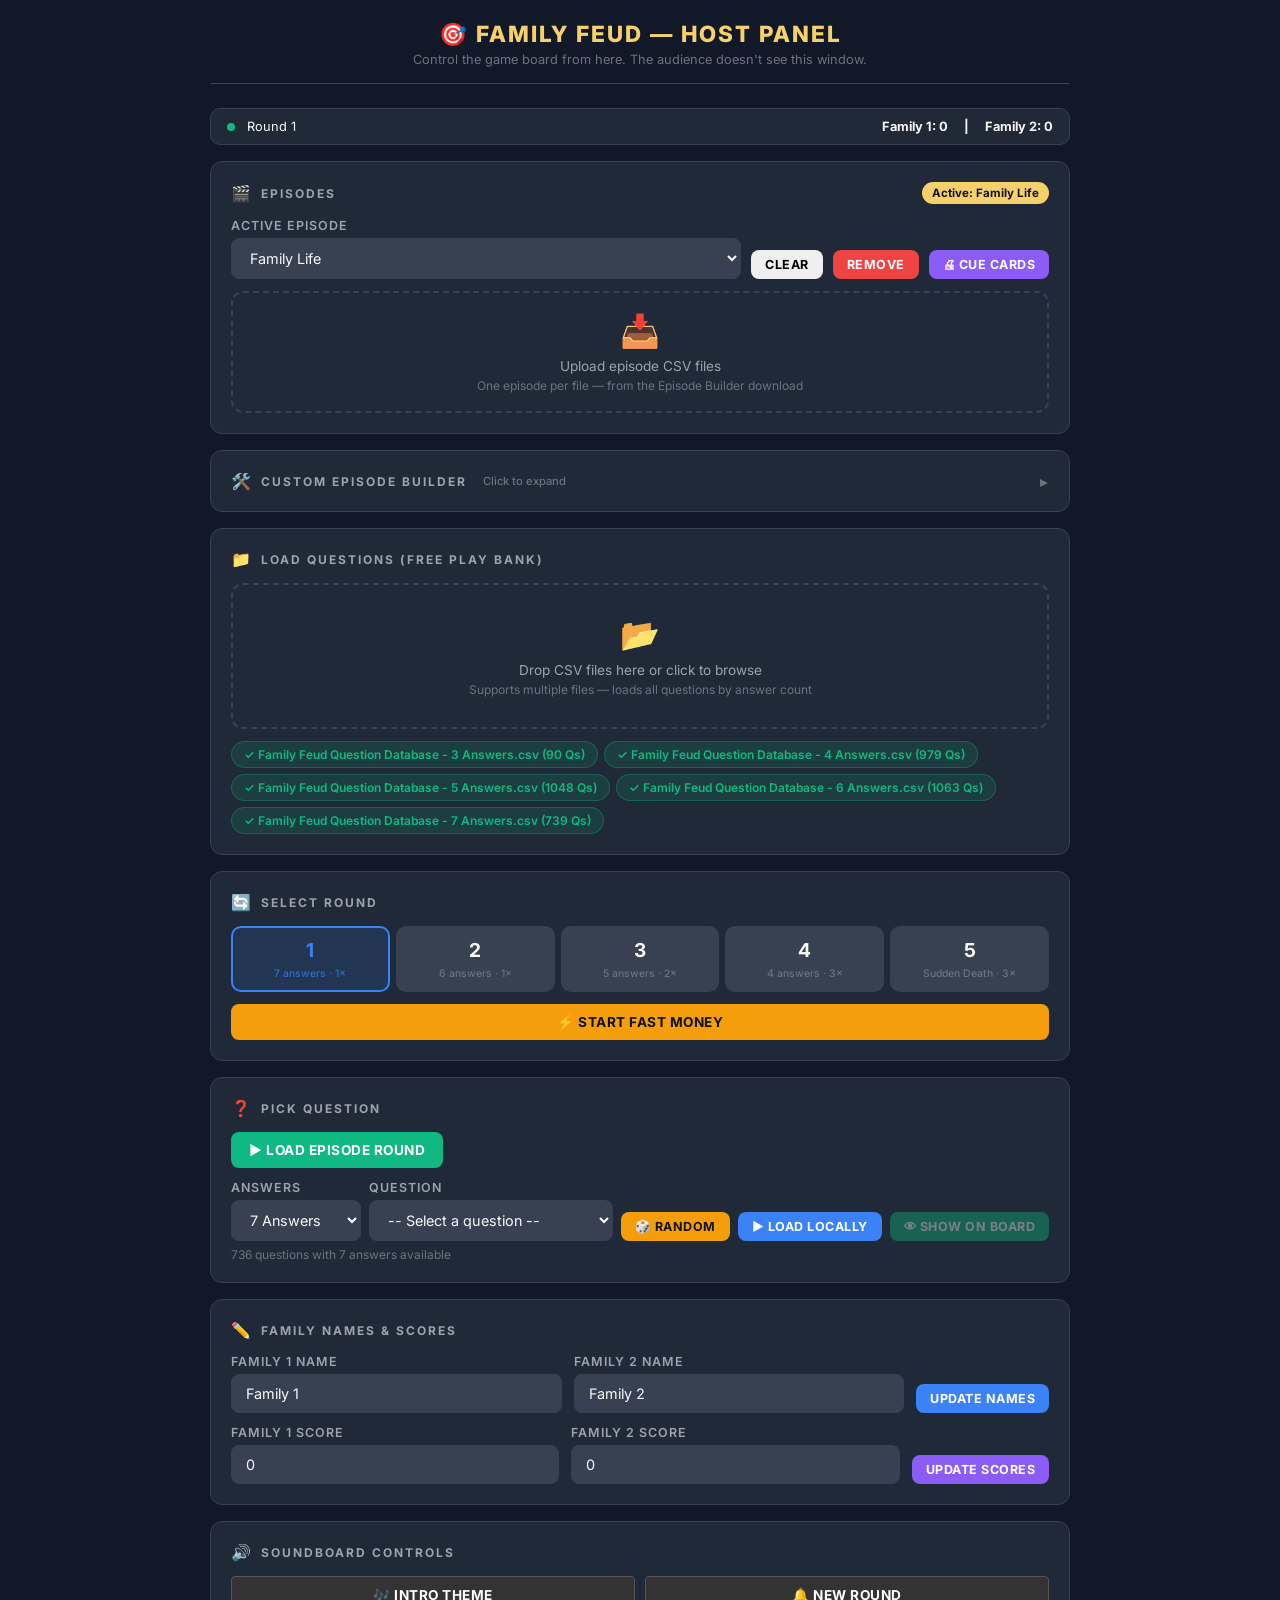
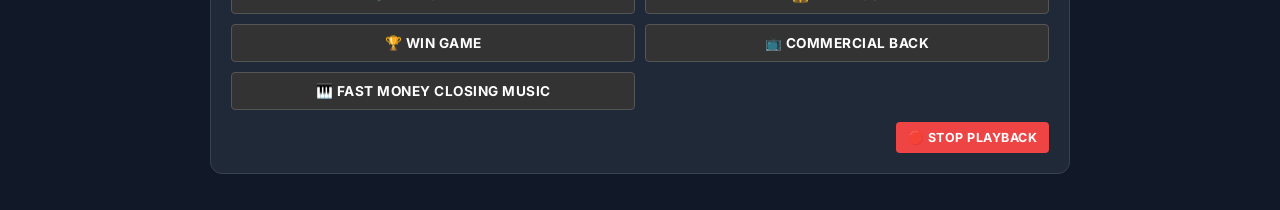
==== commit 2f55f26f: "Fixed categories to not be ai slop" ====
--- a/admin.html
+++ b/admin.html
@@ -63,7 +63,7 @@
       <div class="episode-name-row">
         <div class="select-wrap" style="flex: 1;">
           <label for="episode-name-input">Episode Name</label>
-          <input type="text" id="episode-name-input" placeholder="e.g. Neighborhood BBQ Night">
+          <input type="text" id="episode-name-input" placeholder="e.g. Family Life">
         </div>
       </div>
       <div id="episode-rounds-mount" class="episode-rounds-mount"></div>
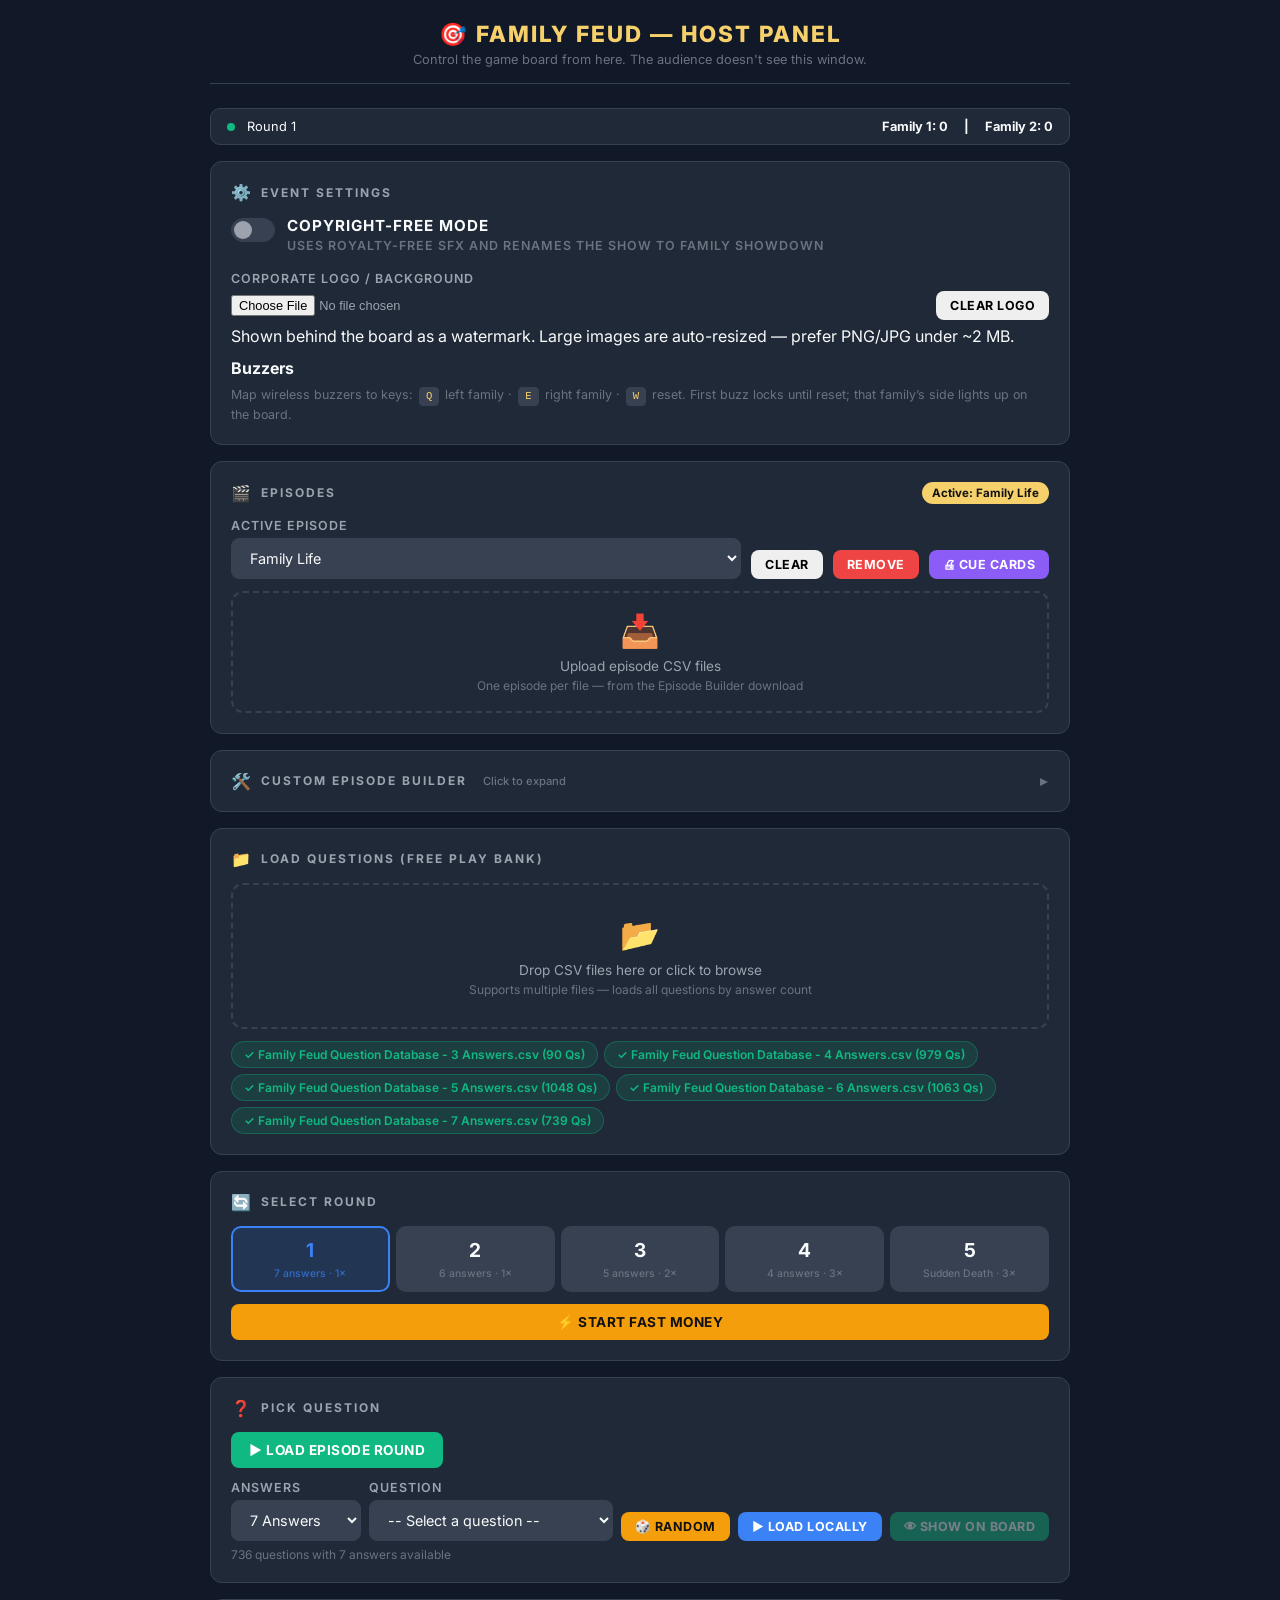
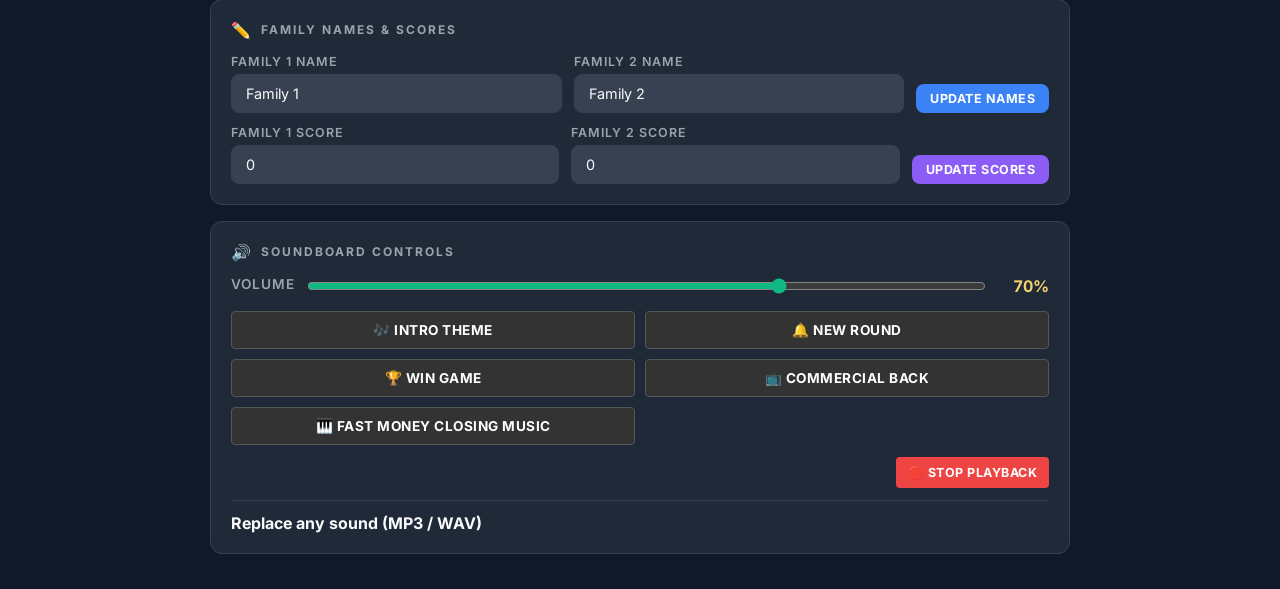
==== commit e7e2388f: "Copyright Free mode, custom images & mp3s, Buzzers, & other small changes" ====
--- a/admin.html
+++ b/admin.html
@@ -11,7 +11,7 @@
 
   <!-- ===== Header ===== -->
   <header class="admin-header">
-    <h1>🎯 Family Feud — Host Panel</h1>
+    <h1 id="admin-game-title">🎯 Family Feud — Host Panel</h1>
     <p class="subtitle">Control the game board from here. The audience doesn't see this window.</p>
   </header>
 
@@ -25,6 +25,47 @@
       <span id="status-f1">Family 1: 0</span>
       <span>|</span>
       <span id="status-f2">Family 2: 0</span>
+    </div>
+  </div>
+
+  <!-- ===== Event Settings (copyright-free, brand, buzzers) ===== -->
+  <div class="section" id="event-settings-section">
+    <div class="section-title">
+      <span class="icon">⚙️</span> Event Settings
+    </div>
+
+    <div class="settings-row">
+      <label class="toggle-label" for="copyright-free-toggle">
+        <input type="checkbox" id="copyright-free-toggle">
+        <span class="toggle-ui" aria-hidden="true"></span>
+        <span class="toggle-text">
+          <strong>Copyright-free mode</strong>
+          <span class="toggle-hint">Uses royalty-free SFX and renames the show to Family Showdown</span>
+        </span>
+      </label>
+    </div>
+
+    <div class="settings-row mt-12">
+      <div class="select-wrap" style="flex: 1;">
+        <label for="brand-logo-input">Corporate logo / background</label>
+        <div class="brand-upload-row">
+          <input type="file" id="brand-logo-input" accept="image/*">
+          <button type="button" class="btn btn-sm" id="brand-logo-clear-btn">Clear logo</button>
+        </div>
+        <div class="drop-hint" style="margin-top: 6px;">Shown behind the board as a watermark. Large images are auto-resized — prefer PNG/JPG under ~2 MB.</div>
+        <div id="brand-logo-preview" class="brand-logo-preview hidden"></div>
+      </div>
+    </div>
+
+    <div class="settings-row mt-12 buzzer-hint">
+      <strong>Buzzers</strong>
+      <span class="toggle-hint">
+        Map wireless buzzers to keys:
+        <kbd>Q</kbd> left family ·
+        <kbd>E</kbd> right family ·
+        <kbd>W</kbd> reset.
+        First buzz locks until reset; that family’s side lights up on the board.
+      </span>
     </div>
   </div>
 
@@ -340,6 +381,11 @@
     <div class="section-title">
       <span class="icon">🔊</span> Soundboard Controls
     </div>
+    <div class="volume-row">
+      <label for="volume-slider">Volume</label>
+      <input type="range" id="volume-slider" min="0" max="100" value="70" step="1">
+      <span id="volume-value" class="volume-value">70%</span>
+    </div>
     <div class="soundboard-grid" style="display: grid; grid-template-columns: 1fr 1fr; gap: 10px;">
       <button class="btn sound-btn" data-sound="intro" style="padding: 10px; font-weight: bold; background: #333; color: white; border: 1px solid #555; border-radius: 4px; cursor: pointer;">🎶 Intro Theme</button>
       <button class="btn sound-btn" data-sound="new-round" style="padding: 10px; font-weight: bold; background: #333; color: white; border: 1px solid #555; border-radius: 4px; cursor: pointer;">🔔 New Round</button>
@@ -350,6 +396,18 @@
     <div class="controls-row mt-12" style="justify-content: flex-end;">
       <button class="btn btn-red btn-sm" id="stop-all-sounds-btn" style="padding: 8px 12px; font-weight: bold; border-radius: 4px; cursor: pointer;">🛑 Stop Playback</button>
     </div>
+
+    <details class="custom-sfx-details mt-12">
+      <summary class="custom-sfx-summary">Replace any sound (MP3 / WAV)</summary>
+      <p class="toggle-hint" style="margin: 8px 0 12px;">
+        Upload a custom file for any cue. Overrides both regular and copyright-free packs until cleared.
+        Large files may not fit in browser storage — keep clips short when possible.
+      </p>
+      <div id="custom-sfx-list" class="custom-sfx-list"></div>
+      <div class="controls-row mt-12">
+        <button type="button" class="btn btn-orange btn-sm" id="clear-all-sfx-overrides-btn">Clear all custom sounds</button>
+      </div>
+    </details>
   </div>
 
   <!-- ===== Host Cue Cards (print only) ===== -->
--- a/css/admin.css
+++ b/css/admin.css
@@ -1046,3 +1046,225 @@
     font-variant-numeric: tabular-nums;
   }
 }
+
+/* ---------- Event Settings ---------- */
+.settings-row {
+  display: flex;
+  flex-direction: column;
+  gap: 8px;
+}
+
+.toggle-label {
+  display: flex;
+  align-items: flex-start;
+  gap: 12px;
+  cursor: pointer;
+  user-select: none;
+}
+
+.toggle-label input {
+  position: absolute;
+  opacity: 0;
+  width: 0;
+  height: 0;
+}
+
+.toggle-ui {
+  flex: 0 0 44px;
+  width: 44px;
+  height: 24px;
+  margin-top: 2px;
+  border-radius: 999px;
+  background: var(--bg-input);
+  border: 1px solid var(--border);
+  position: relative;
+  transition: background 0.2s ease, border-color 0.2s ease;
+}
+
+.toggle-ui::after {
+  content: '';
+  position: absolute;
+  top: 2px;
+  left: 2px;
+  width: 18px;
+  height: 18px;
+  border-radius: 50%;
+  background: var(--text-secondary);
+  transition: transform 0.2s ease, background 0.2s ease;
+}
+
+.toggle-label input:checked + .toggle-ui {
+  background: rgba(16, 185, 129, 0.25);
+  border-color: var(--green);
+}
+
+.toggle-label input:checked + .toggle-ui::after {
+  transform: translateX(20px);
+  background: var(--green);
+}
+
+.toggle-text {
+  display: flex;
+  flex-direction: column;
+  gap: 2px;
+}
+
+.toggle-text strong {
+  font-size: 0.95rem;
+  color: var(--text-primary);
+}
+
+.toggle-hint {
+  font-size: 0.78rem;
+  color: var(--text-muted);
+  line-height: 1.4;
+}
+
+.brand-upload-row {
+  display: flex;
+  align-items: center;
+  gap: 10px;
+  flex-wrap: wrap;
+}
+
+.brand-upload-row input[type="file"] {
+  flex: 1;
+  min-width: 180px;
+  font-size: 0.8rem;
+  color: var(--text-secondary);
+}
+
+.brand-logo-preview {
+  margin-top: 10px;
+  height: 72px;
+  border-radius: 8px;
+  border: 1px dashed var(--border);
+  background-color: var(--bg-input);
+  background-repeat: no-repeat;
+  background-position: center;
+  background-size: contain;
+}
+
+.buzzer-hint kbd {
+  display: inline-block;
+  padding: 1px 6px;
+  margin: 0 2px;
+  border-radius: 4px;
+  border: 1px solid var(--border);
+  background: var(--bg-input);
+  font-family: ui-monospace, SFMono-Regular, Menlo, Consolas, monospace;
+  font-size: 0.85em;
+  color: var(--gold);
+}
+
+/* ---------- Volume slider ---------- */
+.volume-row {
+  display: flex;
+  align-items: center;
+  gap: 12px;
+  margin-bottom: 14px;
+}
+
+.volume-row label {
+  flex: 0 0 auto;
+  font-size: 0.85rem;
+  font-weight: 600;
+  color: var(--text-secondary);
+}
+
+.volume-row input[type="range"] {
+  flex: 1;
+  accent-color: var(--green);
+  cursor: pointer;
+}
+
+.volume-value {
+  flex: 0 0 3.2em;
+  text-align: right;
+  font-variant-numeric: tabular-nums;
+  font-weight: 700;
+  color: var(--gold);
+}
+
+/* ---------- Custom SFX overrides ---------- */
+.custom-sfx-details {
+  border-top: 1px solid var(--border);
+  padding-top: 12px;
+}
+
+.custom-sfx-summary {
+  cursor: pointer;
+  font-weight: 700;
+  color: var(--text-primary);
+  list-style: none;
+}
+
+.custom-sfx-summary::-webkit-details-marker {
+  display: none;
+}
+
+.custom-sfx-list {
+  display: flex;
+  flex-direction: column;
+  gap: 8px;
+  max-height: 360px;
+  overflow: auto;
+  padding-right: 4px;
+}
+
+.custom-sfx-row {
+  display: flex;
+  align-items: center;
+  justify-content: space-between;
+  gap: 10px;
+  padding: 8px 10px;
+  border-radius: 8px;
+  background: var(--bg-input);
+  border: 1px solid var(--border);
+}
+
+.custom-sfx-row.has-override {
+  border-color: var(--green);
+  background: rgba(16, 185, 129, 0.08);
+}
+
+.custom-sfx-name {
+  display: flex;
+  flex-direction: column;
+  gap: 2px;
+  min-width: 0;
+}
+
+.custom-sfx-name strong {
+  font-size: 0.85rem;
+}
+
+.custom-sfx-key {
+  font-size: 0.7rem;
+  color: var(--text-muted);
+  font-family: ui-monospace, SFMono-Regular, Menlo, Consolas, monospace;
+}
+
+.custom-sfx-badge {
+  display: inline-block;
+  margin-top: 2px;
+  width: fit-content;
+  font-size: 0.65rem;
+  font-weight: 700;
+  text-transform: uppercase;
+  letter-spacing: 0.04em;
+  color: var(--green);
+}
+
+.custom-sfx-actions {
+  display: flex;
+  align-items: center;
+  gap: 6px;
+  flex-shrink: 0;
+}
+
+.custom-sfx-upload-label {
+  margin: 0;
+  cursor: pointer;
+}
+
